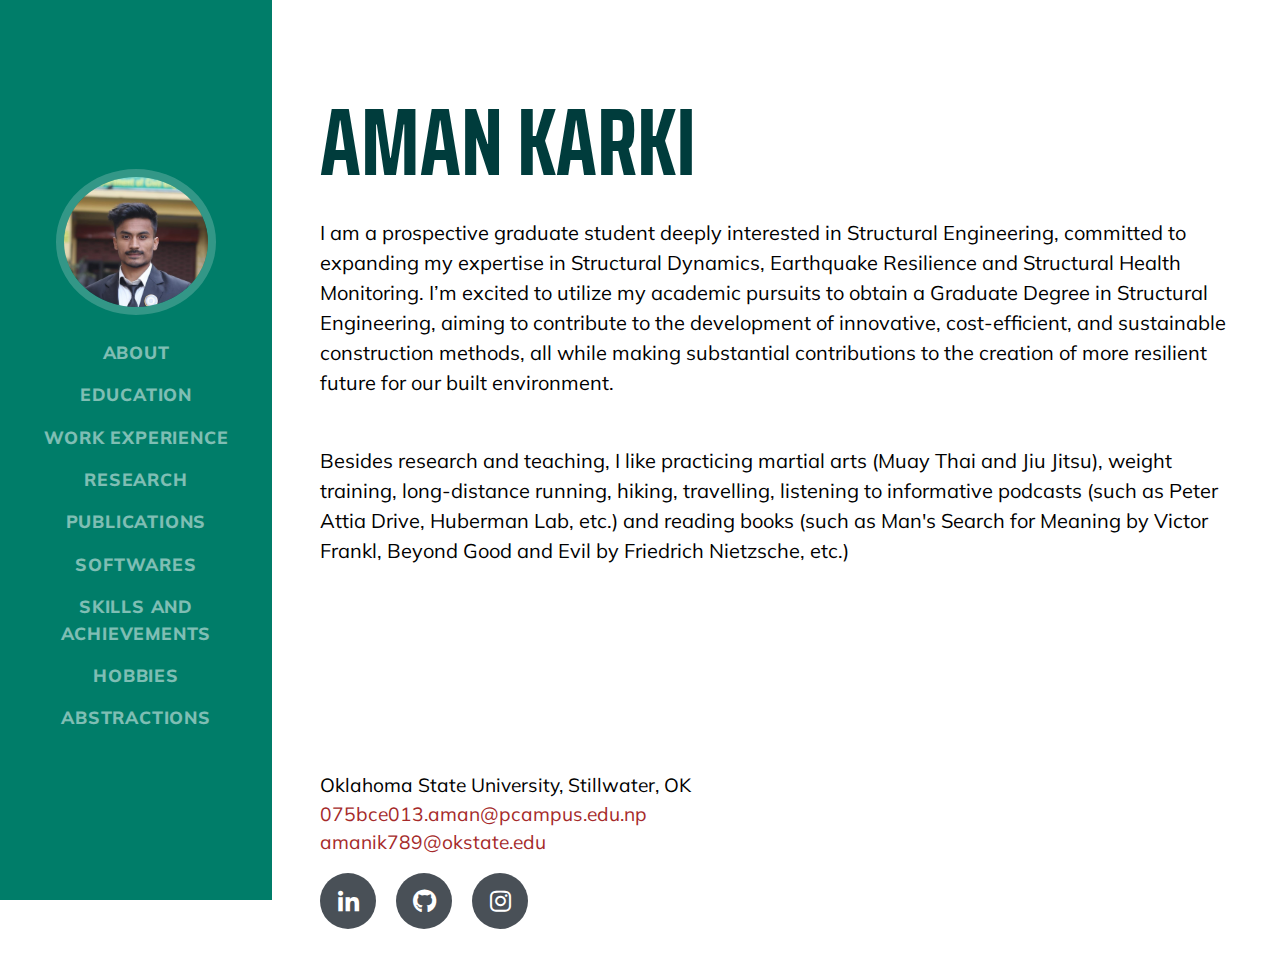
==== index.html @ bb521afc "first commit" ====
<!DOCTYPE html>
<html lang="en">

  <head>

    <meta charset="utf-8">
    <meta name="viewport" content="width=device-width, initial-scale=1, shrink-to-fit=no">
    <meta name="description" content="">
    <meta name="author" content="">
    <meta name="google-site-verification" content="qYkww6K6EgSv0oRNhqENxJdZi4F0WO3XbkDA2f1mKbs" />
    <meta name="msvalidate.01" content="118DB016FBBF4988F9DE6051EF63D8EC" />
    
    <title>Aman Karki</title>
    <link rel="shortcut icon" type="image/png" href="img/amanjpg6777.jpg">
    <!-- Bootstrap core CSS -->
    <link href="vendor/bootstrap/css/bootstrap.min.css" rel="stylesheet">
    <!-- Custom fonts for this template -->
    <link href="https://fonts.googleapis.com/css?family=Saira+Extra+Condensed:500,700" rel="stylesheet">
    <link href="https://fonts.googleapis.com/css?family=Muli:400,400i,800,800i" rel="stylesheet">
    <link href="vendor/fontawesome-free/css/all.min.css" rel="stylesheet">

    <!-- Custom styles for this template -->
    <link href="css/resume.min.css" rel="stylesheet">

  </head>

  <body id="page-top" style="background-color:#FFFFFF;">

    <nav class="navbar navbar-expand-lg navbar-dark bg-primary top" id="sideNav">
      <a class="navbar-brand js-scroll-trigger" href="#page-top">
        <span class="d-block d-lg-none">AMAN KARKI</span>
        <span class="d-none d-lg-block">
          <img class="img-fluid img-profile rounded-circle mx-auto mb-2" src="img/amanjpg6777.jpg" alt="" style="width:300px">
        </span>
      </a>
      <button class="navbar-toggler" type="button" data-toggle="collapse" data-target="#navbarSupportedContent" aria-controls="navbarSupportedContent" aria-expanded="false" aria-label="Toggle navigation">
        <span class="navbar-toggler-icon"></span>
      </button>
      <div class="collapse navbar-collapse" id="navbarSupportedContent">
        <ul class="navbar-nav">
          <li class="nav-item">
            <a class="nav-link js-scroll-trigger" href="index.html">About</a>
          </li>
          <li class="nav-item">
            <a class="nav-link js-scroll-trigger" href="layouts/education.html">Education</a>
          </li>
          <!--
          <li class="nav-item">
            <a class="nav-link js-scroll-trigger" href="layouts/othercourses.html">Other Courses</a>
          </li>
          -->
          <li class="nav-item">
            <a class="nav-link js-scroll-trigger" href="layouts/workexperience.html">Work Experience</a>
          </li>
          <li class="nav-item">
            <a class="nav-link js-scroll-trigger" href="layouts/research.html">Research</a>
          </li>
          <li class="nav-item">
            <a class="nav-link js-scroll-trigger" href="layouts/publications.html">Publications</a>
          </li>
          <li class="nav-item">
            <a class="nav-link js-scroll-trigger" href="layouts/codeandsoft.html">Softwares</a>
          </li>
          
          <li class="nav-item">
            <a class="nav-link js-scroll-trigger" href="layouts/skills.html">Skills and Achievements</a>
          </li>
          
          <!-- <li class="nav-item">
            <a class="nav-link js-scroll-trigger" href="layouts/communityservice.html">Community Service</a>
          </li> -->
          <li class="nav-item">
            <a class="nav-link js-scroll-trigger" href="layouts/hobbies.html">Hobbies</a>
          </li>
          <li class="nav-item">
            <a class="nav-link js-scroll-trigger" href="layouts/abstractions.html">Abstractions</a>
          </li>
        </ul>
      </div>
    </nav>

    <div class="container-fluid p-0">
      <section class="resume-section p-3 p-lg-5 d-flex d-column" id="about">
        <div class="about">
          <h1 class="mb-0">AMAN
            <span class="my-auto">KARKI</span>
          </h1>
          
          <p class="important mb-5"> I am a prospective graduate student deeply interested in Structural Engineering, committed to expanding my expertise in Structural Dynamics, Earthquake Resilience and Structural Health Monitoring. I’m excited to utilize my academic pursuits to obtain a Graduate Degree in Structural Engineering, aiming to contribute to the development of innovative, cost-efficient, and sustainable construction methods, all while making substantial contributions to the creation of more resilient future for our built environment. </p>
          
          <p class="important mb-5">Besides research and teaching, I like practicing martial arts (Muay Thai and Jiu Jitsu), weight training, long-distance running, hiking, travelling, listening to informative podcasts (such as Peter Attia Drive, Huberman Lab, etc.) and reading books (such as Man's Search for Meaning by Victor Frankl, Beyond Good and Evil by Friedrich Nietzsche, etc.) </p>
          


          <div style="position:relative; overflow: auto;padding-top: 8rem"> 
            <p style="font-size:120%";><br>Oklahoma State University, Stillwater, OK<br>
            <a href="mailto:name@email.com" style="color:brown">075bce013.aman@pcampus.edu.np</a><br>
            <a href="mailto:name@email.com" style="color:brown">amanik789@okstate.edu</a>
            <br>
            
          <div class="social-icons">
            <a href="https://www.linkedin.com/in/aman-karki-b572a3266/" target="_blank">
              <i class="fab fa-linkedin-in"></i>
            </a>
            <a href="https://github.com/amanik789" target="_blank">
              <i class="fab fa-github"></i>
            </a>
            <a href="https://www.instagram.com/aman__karki/" target="_blank">
              <i class="fab fa-instagram"></i>
            </a>
          </p>
          </div>
        </div>
      </div>
      </section>

    <!-- Bootstrap core JavaScript -->
    <script src="vendor/jquery/jquery.min.js"></script>
    <script src="vendor/bootstrap/js/bootstrap.bundle.min.js"></script>

    <!-- Plugin JavaScript -->
    <script src="vendor/jquery-easing/jquery.easing.min.js"></script>

    <!-- Custom scripts for this template -->
    <script src="js/resume.min.js"></script>

  </body>

</html>
---- vendor/fontawesome-free/css/all.min.css ----
/*!
 * Font Awesome Free 5.3.1 by @fontawesome - https://fontawesome.com
 * License - https://fontawesome.com/license/free (Icons: CC BY 4.0, Fonts: SIL OFL 1.1, Code: MIT License)
 */
.fa,.fab,.fal,.far,.fas{-moz-osx-font-smoothing:grayscale;-webkit-font-smoothing:antialiased;display:inline-block;font-style:normal;font-variant:normal;text-rendering:auto;line-height:1}.fa-lg{font-size:1.33333em;line-height:.75em;vertical-align:-.0667em}.fa-xs{font-size:.75em}.fa-sm{font-size:.875em}.fa-1x{font-size:1em}.fa-2x{font-size:2em}.fa-3x{font-size:3em}.fa-4x{font-size:4em}.fa-5x{font-size:5em}.fa-6x{font-size:6em}.fa-7x{font-size:7em}.fa-8x{font-size:8em}.fa-9x{font-size:9em}.fa-10x{font-size:10em}.fa-fw{text-align:center;width:1.25em}.fa-ul{list-style-type:none;margin-left:2.5em;padding-left:0}.fa-ul>li{position:relative}.fa-li{left:-2em;position:absolute;text-align:center;width:2em;line-height:inherit}.fa-border{border:.08em solid #eee;border-radius:.1em;padding:.2em .25em .15em}.fa-pull-left{float:left}.fa-pull-right{float:right}.fa.fa-pull-left,.fab.fa-pull-left,.fal.fa-pull-left,.far.fa-pull-left,.fas.fa-pull-left{margin-right:.3em}.fa.fa-pull-right,.fab.fa-pull-right,.fal.fa-pull-right,.far.fa-pull-right,.fas.fa-pull-right{margin-left:.3em}.fa-spin{animation:fa-spin 2s infinite linear}.fa-pulse{animation:fa-spin 1s infinite steps(8)}@keyframes fa-spin{0%{transform:rotate(0deg)}to{transform:rotate(1turn)}}.fa-rotate-90{-ms-filter:"progid:DXImageTransform.Microsoft.BasicImage(rotation=1)";transform:rotate(90deg)}.fa-rotate-180{-ms-filter:"progid:DXImageTransform.Microsoft.BasicImage(rotation=2)";transform:rotate(180deg)}.fa-rotate-270{-ms-filter:"progid:DXImageTransform.Microsoft.BasicImage(rotation=3)";transform:rotate(270deg)}.fa-flip-horizontal{-ms-filter:"progid:DXImageTransform.Microsoft.BasicImage(rotation=0, mirror=1)";transform:scaleX(-1)}.fa-flip-vertical{transform:scaleY(-1)}.fa-flip-horizontal.fa-flip-vertical,.fa-flip-vertical{-ms-filter:"progid:DXImageTransform.Microsoft.BasicImage(rotation=2, mirror=1)"}.fa-flip-horizontal.fa-flip-vertical{transform:scale(-1)}:root .fa-flip-horizontal,:root .fa-flip-vertical,:root .fa-rotate-90,:root .fa-rotate-180,:root .fa-rotate-270{-webkit-filter:none;filter:none}.fa-stack{display:inline-block;height:2em;line-height:2em;position:relative;vertical-align:middle;width:2em}.fa-stack-1x,.fa-stack-2x{left:0;position:absolute;text-align:center;width:100%}.fa-stack-1x{line-height:inherit}.fa-stack-2x{font-size:2em}.fa-inverse{color:#fff}.fa-500px:before{content:"\f26e"}.fa-accessible-icon:before{content:"\f368"}.fa-accusoft:before{content:"\f369"}.fa-ad:before{content:"\f641"}.fa-address-book:before{content:"\f2b9"}.fa-address-card:before{content:"\f2bb"}.fa-adjust:before{content:"\f042"}.fa-adn:before{content:"\f170"}.fa-adversal:before{content:"\f36a"}.fa-affiliatetheme:before{content:"\f36b"}.fa-air-freshener:before{content:"\f5d0"}.fa-algolia:before{content:"\f36c"}.fa-align-center:before{content:"\f037"}.fa-align-justify:before{content:"\f039"}.fa-align-left:before{content:"\f036"}.fa-align-right:before{content:"\f038"}.fa-alipay:before{content:"\f642"}.fa-allergies:before{content:"\f461"}.fa-amazon:before{content:"\f270"}.fa-amazon-pay:before{content:"\f42c"}.fa-ambulance:before{content:"\f0f9"}.fa-american-sign-language-interpreting:before{content:"\f2a3"}.fa-amilia:before{content:"\f36d"}.fa-anchor:before{content:"\f13d"}.fa-android:before{content:"\f17b"}.fa-angellist:before{content:"\f209"}.fa-angle-double-down:before{content:"\f103"}.fa-angle-double-left:before{content:"\f100"}.fa-angle-double-right:before{content:"\f101"}.fa-angle-double-up:before{content:"\f102"}.fa-angle-down:before{content:"\f107"}.fa-angle-left:before{content:"\f104"}.fa-angle-right:before{content:"\f105"}.fa-angle-up:before{content:"\f106"}.fa-angry:before{content:"\f556"}.fa-angrycreative:before{content:"\f36e"}.fa-angular:before{content:"\f420"}.fa-ankh:before{content:"\f644"}.fa-app-store:before{content:"\f36f"}.fa-app-store-ios:before{content:"\f370"}.fa-apper:before{content:"\f371"}.fa-apple:before{content:"\f179"}.fa-apple-alt:before{content:"\f5d1"}.fa-apple-pay:before{content:"\f415"}.fa-archive:before{content:"\f187"}.fa-archway:before{content:"\f557"}.fa-arrow-alt-circle-down:before{content:"\f358"}.fa-arrow-alt-circle-left:before{content:"\f359"}.fa-arrow-alt-circle-right:before{content:"\f35a"}.fa-arrow-alt-circle-up:before{content:"\f35b"}.fa-arrow-circle-down:before{content:"\f0ab"}.fa-arrow-circle-left:before{content:"\f0a8"}.fa-arrow-circle-right:before{content:"\f0a9"}.fa-arrow-circle-up:before{content:"\f0aa"}.fa-arrow-down:before{content:"\f063"}.fa-arrow-left:before{content:"\f060"}.fa-arrow-right:before{content:"\f061"}.fa-arrow-up:before{content:"\f062"}.fa-arrows-alt:before{content:"\f0b2"}.fa-arrows-alt-h:before{content:"\f337"}.fa-arrows-alt-v:before{content:"\f338"}.fa-assistive-listening-systems:before{content:"\f2a2"}.fa-asterisk:before{content:"\f069"}.fa-asymmetrik:before{content:"\f372"}.fa-at:before{content:"\f1fa"}.fa-atlas:before{content:"\f558"}.fa-atom:before{content:"\f5d2"}.fa-audible:before{content:"\f373"}.fa-audio-description:before{content:"\f29e"}.fa-autoprefixer:before{content:"\f41c"}.fa-avianex:before{content:"\f374"}.fa-aviato:before{content:"\f421"}.fa-award:before{content:"\f559"}.fa-aws:before{content:"\f375"}.fa-backspace:before{content:"\f55a"}.fa-backward:before{content:"\f04a"}.fa-balance-scale:before{content:"\f24e"}.fa-ban:before{content:"\f05e"}.fa-band-aid:before{content:"\f462"}.fa-bandcamp:before{content:"\f2d5"}.fa-barcode:before{content:"\f02a"}.fa-bars:before{content:"\f0c9"}.fa-baseball-ball:before{content:"\f433"}.fa-basketball-ball:before{content:"\f434"}.fa-bath:before{content:"\f2cd"}.fa-battery-empty:before{content:"\f244"}.fa-battery-full:before{content:"\f240"}.fa-battery-half:before{content:"\f242"}.fa-battery-quarter:before{content:"\f243"}.fa-battery-three-quarters:before{content:"\f241"}.fa-bed:before{content:"\f236"}.fa-beer:before{content:"\f0fc"}.fa-behance:before{content:"\f1b4"}.fa-behance-square:before{content:"\f1b5"}.fa-bell:before{content:"\f0f3"}.fa-bell-slash:before{content:"\f1f6"}.fa-bezier-curve:before{content:"\f55b"}.fa-bible:before{content:"\f647"}.fa-bicycle:before{content:"\f206"}.fa-bimobject:before{content:"\f378"}.fa-binoculars:before{content:"\f1e5"}.fa-birthday-cake:before{content:"\f1fd"}.fa-bitbucket:before{content:"\f171"}.fa-bitcoin:before{content:"\f379"}.fa-bity:before{content:"\f37a"}.fa-black-tie:before{content:"\f27e"}.fa-blackberry:before{content:"\f37b"}.fa-blender:before{content:"\f517"}.fa-blind:before{content:"\f29d"}.fa-blogger:before{content:"\f37c"}.fa-blogger-b:before{content:"\f37d"}.fa-bluetooth:before{content:"\f293"}.fa-bluetooth-b:before{content:"\f294"}.fa-bold:before{content:"\f032"}.fa-bolt:before{content:"\f0e7"}.fa-bomb:before{content:"\f1e2"}.fa-bone:before{content:"\f5d7"}.fa-bong:before{content:"\f55c"}.fa-book:before{content:"\f02d"}.fa-book-open:before{content:"\f518"}.fa-book-reader:before{content:"\f5da"}.fa-bookmark:before{content:"\f02e"}.fa-bowling-ball:before{content:"\f436"}.fa-box:before{content:"\f466"}.fa-box-open:before{content:"\f49e"}.fa-boxes:before{content:"\f468"}.fa-braille:before{content:"\f2a1"}.fa-brain:before{content:"\f5dc"}.fa-briefcase:before{content:"\f0b1"}.fa-briefcase-medical:before{content:"\f469"}.fa-broadcast-tower:before{content:"\f519"}.fa-broom:before{content:"\f51a"}.fa-brush:before{content:"\f55d"}.fa-btc:before{content:"\f15a"}.fa-bug:before{content:"\f188"}.fa-building:before{content:"\f1ad"}.fa-bullhorn:before{content:"\f0a1"}.fa-bullseye:before{content:"\f140"}.fa-burn:before{content:"\f46a"}.fa-buromobelexperte:before{content:"\f37f"}.fa-bus:before{content:"\f207"}.fa-bus-alt:before{content:"\f55e"}.fa-business-time:before{content:"\f64a"}.fa-buysellads:before{content:"\f20d"}.fa-calculator:before{content:"\f1ec"}.fa-calendar:before{content:"\f133"}.fa-calendar-alt:before{content:"\f073"}.fa-calendar-check:before{content:"\f274"}.fa-calendar-minus:before{content:"\f272"}.fa-calendar-plus:before{content:"\f271"}.fa-calendar-times:before{content:"\f273"}.fa-camera:before{content:"\f030"}.fa-camera-retro:before{content:"\f083"}.fa-cannabis:before{content:"\f55f"}.fa-capsules:before{content:"\f46b"}.fa-car:before{content:"\f1b9"}.fa-car-alt:before{content:"\f5de"}.fa-car-battery:before{content:"\f5df"}.fa-car-crash:before{content:"\f5e1"}.fa-car-side:before{content:"\f5e4"}.fa-caret-down:before{content:"\f0d7"}.fa-caret-left:before{content:"\f0d9"}.fa-caret-right:before{content:"\f0da"}.fa-caret-square-down:before{content:"\f150"}.fa-caret-square-left:before{content:"\f191"}.fa-caret-square-right:before{content:"\f152"}.fa-caret-square-up:before{content:"\f151"}.fa-caret-up:before{content:"\f0d8"}.fa-cart-arrow-down:before{content:"\f218"}.fa-cart-plus:before{content:"\f217"}.fa-cc-amazon-pay:before{content:"\f42d"}.fa-cc-amex:before{content:"\f1f3"}.fa-cc-apple-pay:before{content:"\f416"}.fa-cc-diners-club:before{content:"\f24c"}.fa-cc-discover:before{content:"\f1f2"}.fa-cc-jcb:before{content:"\f24b"}.fa-cc-mastercard:before{content:"\f1f1"}.fa-cc-paypal:before{content:"\f1f4"}.fa-cc-stripe:before{content:"\f1f5"}.fa-cc-visa:before{content:"\f1f0"}.fa-centercode:before{content:"\f380"}.fa-certificate:before{content:"\f0a3"}.fa-chalkboard:before{content:"\f51b"}.fa-chalkboard-teacher:before{content:"\f51c"}.fa-charging-station:before{content:"\f5e7"}.fa-chart-area:before{content:"\f1fe"}.fa-chart-bar:before{content:"\f080"}.fa-chart-line:before{content:"\f201"}.fa-chart-pie:before{content:"\f200"}.fa-check:before{content:"\f00c"}.fa-check-circle:before{content:"\f058"}.fa-check-double:before{content:"\f560"}.fa-check-square:before{content:"\f14a"}.fa-chess:before{content:"\f439"}.fa-chess-bishop:before{content:"\f43a"}.fa-chess-board:before{content:"\f43c"}.fa-chess-king:before{content:"\f43f"}.fa-chess-knight:before{content:"\f441"}.fa-chess-pawn:before{content:"\f443"}.fa-chess-queen:before{content:"\f445"}.fa-chess-rook:before{content:"\f447"}.fa-chevron-circle-down:before{content:"\f13a"}.fa-chevron-circle-left:before{content:"\f137"}.fa-chevron-circle-right:before{content:"\f138"}.fa-chevron-circle-up:before{content:"\f139"}.fa-chevron-down:before{content:"\f078"}.fa-chevron-left:before{content:"\f053"}.fa-chevron-right:before{content:"\f054"}.fa-chevron-up:before{content:"\f077"}.fa-child:before{content:"\f1ae"}.fa-chrome:before{content:"\f268"}.fa-church:before{content:"\f51d"}.fa-circle:before{content:"\f111"}.fa-circle-notch:before{content:"\f1ce"}.fa-city:before{content:"\f64f"}.fa-clipboard:before{content:"\f328"}.fa-clipboard-check:before{content:"\f46c"}.fa-clipboard-list:before{content:"\f46d"}.fa-clock:before{content:"\f017"}.fa-clone:before{content:"\f24d"}.fa-closed-captioning:before{content:"\f20a"}.fa-cloud:before{content:"\f0c2"}.fa-cloud-download-alt:before{content:"\f381"}.fa-cloud-upload-alt:before{content:"\f382"}.fa-cloudscale:before{content:"\f383"}.fa-cloudsmith:before{content:"\f384"}.fa-cloudversify:before{content:"\f385"}.fa-cocktail:before{content:"\f561"}.fa-code:before{content:"\f121"}.fa-code-branch:before{content:"\f126"}.fa-codepen:before{content:"\f1cb"}.fa-codiepie:before{content:"\f284"}.fa-coffee:before{content:"\f0f4"}.fa-cog:before{content:"\f013"}.fa-cogs:before{content:"\f085"}.fa-coins:before{content:"\f51e"}.fa-columns:before{content:"\f0db"}.fa-comment:before{content:"\f075"}.fa-comment-alt:before{content:"\f27a"}.fa-comment-dollar:before{content:"\f651"}.fa-comment-dots:before{content:"\f4ad"}.fa-comment-slash:before{content:"\f4b3"}.fa-comments:before{content:"\f086"}.fa-comments-dollar:before{content:"\f653"}.fa-compact-disc:before{content:"\f51f"}.fa-compass:before{content:"\f14e"}.fa-compress:before{content:"\f066"}.fa-concierge-bell:before{content:"\f562"}.fa-connectdevelop:before{content:"\f20e"}.fa-contao:before{content:"\f26d"}.fa-cookie:before{content:"\f563"}.fa-cookie-bite:before{content:"\f564"}.fa-copy:before{content:"\f0c5"}.fa-copyright:before{content:"\f1f9"}.fa-couch:before{content:"\f4b8"}.fa-cpanel:before{content:"\f388"}.fa-creative-commons:before{content:"\f25e"}.fa-creative-commons-by:before{content:"\f4e7"}.fa-creative-commons-nc:before{content:"\f4e8"}.fa-creative-commons-nc-eu:before{content:"\f4e9"}.fa-creative-commons-nc-jp:before{content:"\f4ea"}.fa-creative-commons-nd:before{content:"\f4eb"}.fa-creative-commons-pd:before{content:"\f4ec"}.fa-creative-commons-pd-alt:before{content:"\f4ed"}.fa-creative-commons-remix:before{content:"\f4ee"}.fa-creative-commons-sa:before{content:"\f4ef"}.fa-creative-commons-sampling:before{content:"\f4f0"}.fa-creative-commons-sampling-plus:before{content:"\f4f1"}.fa-creative-commons-share:before{content:"\f4f2"}.fa-credit-card:before{content:"\f09d"}.fa-crop:before{content:"\f125"}.fa-crop-alt:before{content:"\f565"}.fa-cross:before{content:"\f654"}.fa-crosshairs:before{content:"\f05b"}.fa-crow:before{content:"\f520"}.fa-crown:before{content:"\f521"}.fa-css3:before{content:"\f13c"}.fa-css3-alt:before{content:"\f38b"}.fa-cube:before{content:"\f1b2"}.fa-cubes:before{content:"\f1b3"}.fa-cut:before{content:"\f0c4"}.fa-cuttlefish:before{content:"\f38c"}.fa-d-and-d:before{content:"\f38d"}.fa-dashcube:before{content:"\f210"}.fa-database:before{content:"\f1c0"}.fa-deaf:before{content:"\f2a4"}.fa-delicious:before{content:"\f1a5"}.fa-deploydog:before{content:"\f38e"}.fa-deskpro:before{content:"\f38f"}.fa-desktop:before{content:"\f108"}.fa-deviantart:before{content:"\f1bd"}.fa-dharmachakra:before{content:"\f655"}.fa-diagnoses:before{content:"\f470"}.fa-dice:before{content:"\f522"}.fa-dice-five:before{content:"\f523"}.fa-dice-four:before{content:"\f524"}.fa-dice-one:before{content:"\f525"}.fa-dice-six:before{content:"\f526"}.fa-dice-three:before{content:"\f527"}.fa-dice-two:before{content:"\f528"}.fa-digg:before{content:"\f1a6"}.fa-digital-ocean:before{content:"\f391"}.fa-digital-tachograph:before{content:"\f566"}.fa-directions:before{content:"\f5eb"}.fa-discord:before{content:"\f392"}.fa-discourse:before{content:"\f393"}.fa-divide:before{content:"\f529"}.fa-dizzy:before{content:"\f567"}.fa-dna:before{content:"\f471"}.fa-dochub:before{content:"\f394"}.fa-docker:before{content:"\f395"}.fa-dollar-sign:before{content:"\f155"}.fa-dolly:before{content:"\f472"}.fa-dolly-flatbed:before{content:"\f474"}.fa-donate:before{content:"\f4b9"}.fa-door-closed:before{content:"\f52a"}.fa-door-open:before{content:"\f52b"}.fa-dot-circle:before{content:"\f192"}.fa-dove:before{content:"\f4ba"}.fa-download:before{content:"\f019"}.fa-draft2digital:before{content:"\f396"}.fa-drafting-compass:before{content:"\f568"}.fa-draw-polygon:before{content:"\f5ee"}.fa-dribbble:before{content:"\f17d"}.fa-dribbble-square:before{content:"\f397"}.fa-dropbox:before{content:"\f16b"}.fa-drum:before{content:"\f569"}.fa-drum-steelpan:before{content:"\f56a"}.fa-drupal:before{content:"\f1a9"}.fa-dumbbell:before{content:"\f44b"}.fa-dyalog:before{content:"\f399"}.fa-earlybirds:before{content:"\f39a"}.fa-ebay:before{content:"\f4f4"}.fa-edge:before{content:"\f282"}.fa-edit:before{content:"\f044"}.fa-eject:before{content:"\f052"}.fa-elementor:before{content:"\f430"}.fa-ellipsis-h:before{content:"\f141"}.fa-ellipsis-v:before{content:"\f142"}.fa-ello:before{content:"\f5f1"}.fa-ember:before{content:"\f423"}.fa-empire:before{content:"\f1d1"}.fa-envelope:before{content:"\f0e0"}.fa-envelope-open:before{content:"\f2b6"}.fa-envelope-open-text:before{content:"\f658"}.fa-envelope-square:before{content:"\f199"}.fa-envira:before{content:"\f299"}.fa-equals:before{content:"\f52c"}.fa-eraser:before{content:"\f12d"}.fa-erlang:before{content:"\f39d"}.fa-ethereum:before{content:"\f42e"}.fa-etsy:before{content:"\f2d7"}.fa-euro-sign:before{content:"\f153"}.fa-exchange-alt:before{content:"\f362"}.fa-exclamation:before{content:"\f12a"}.fa-exclamation-circle:before{content:"\f06a"}.fa-exclamation-triangle:before{content:"\f071"}.fa-expand:before{content:"\f065"}.fa-expand-arrows-alt:before{content:"\f31e"}.fa-expeditedssl:before{content:"\f23e"}.fa-external-link-alt:before{content:"\f35d"}.fa-external-link-square-alt:before{content:"\f360"}.fa-eye:before{content:"\f06e"}.fa-eye-dropper:before{content:"\f1fb"}.fa-eye-slash:before{content:"\f070"}.fa-facebook:before{content:"\f09a"}.fa-facebook-f:before{content:"\f39e"}.fa-facebook-messenger:before{content:"\f39f"}.fa-facebook-square:before{content:"\f082"}.fa-fast-backward:before{content:"\f049"}.fa-fast-forward:before{content:"\f050"}.fa-fax:before{content:"\f1ac"}.fa-feather:before{content:"\f52d"}.fa-feather-alt:before{content:"\f56b"}.fa-female:before{content:"\f182"}.fa-fighter-jet:before{content:"\f0fb"}.fa-file:before{content:"\f15b"}.fa-file-alt:before{content:"\f15c"}.fa-file-archive:before{content:"\f1c6"}.fa-file-audio:before{content:"\f1c7"}.fa-file-code:before{content:"\f1c9"}.fa-file-contract:before{content:"\f56c"}.fa-file-download:before{content:"\f56d"}.fa-file-excel:before{content:"\f1c3"}.fa-file-export:before{content:"\f56e"}.fa-file-image:before{content:"\f1c5"}.fa-file-import:before{content:"\f56f"}.fa-file-invoice:before{content:"\f570"}.fa-file-invoice-dollar:before{content:"\f571"}.fa-file-medical:before{content:"\f477"}.fa-file-medical-alt:before{content:"\f478"}.fa-file-pdf:before{content:"\f1c1"}.fa-file-powerpoint:before{content:"\f1c4"}.fa-file-prescription:before{content:"\f572"}.fa-file-signature:before{content:"\f573"}.fa-file-upload:before{content:"\f574"}.fa-file-video:before{content:"\f1c8"}.fa-file-word:before{content:"\f1c2"}.fa-fill:before{content:"\f575"}.fa-fill-drip:before{content:"\f576"}.fa-film:before{content:"\f008"}.fa-filter:before{content:"\f0b0"}.fa-fingerprint:before{content:"\f577"}.fa-fire:before{content:"\f06d"}.fa-fire-extinguisher:before{content:"\f134"}.fa-firefox:before{content:"\f269"}.fa-first-aid:before{content:"\f479"}.fa-first-order:before{content:"\f2b0"}.fa-first-order-alt:before{content:"\f50a"}.fa-firstdraft:before{content:"\f3a1"}.fa-fish:before{content:"\f578"}.fa-flag:before{content:"\f024"}.fa-flag-checkered:before{content:"\f11e"}.fa-flask:before{content:"\f0c3"}.fa-flickr:before{content:"\f16e"}.fa-flipboard:before{content:"\f44d"}.fa-flushed:before{content:"\f579"}.fa-fly:before{content:"\f417"}.fa-folder:before{content:"\f07b"}.fa-folder-minus:before{content:"\f65d"}.fa-folder-open:before{content:"\f07c"}.fa-folder-plus:before{content:"\f65e"}.fa-font:before{content:"\f031"}.fa-font-awesome:before{content:"\f2b4"}.fa-font-awesome-alt:before{content:"\f35c"}.fa-font-awesome-flag:before{content:"\f425"}.fa-font-awesome-logo-full:before{content:"\f4e6"}.fa-fonticons:before{content:"\f280"}.fa-fonticons-fi:before{content:"\f3a2"}.fa-football-ball:before{content:"\f44e"}.fa-fort-awesome:before{content:"\f286"}.fa-fort-awesome-alt:before{content:"\f3a3"}.fa-forumbee:before{content:"\f211"}.fa-forward:before{content:"\f04e"}.fa-foursquare:before{content:"\f180"}.fa-free-code-camp:before{content:"\f2c5"}.fa-freebsd:before{content:"\f3a4"}.fa-frog:before{content:"\f52e"}.fa-frown:before{content:"\f119"}.fa-frown-open:before{content:"\f57a"}.fa-fulcrum:before{content:"\f50b"}.fa-funnel-dollar:before{content:"\f662"}.fa-futbol:before{content:"\f1e3"}.fa-galactic-republic:before{content:"\f50c"}.fa-galactic-senate:before{content:"\f50d"}.fa-gamepad:before{content:"\f11b"}.fa-gas-pump:before{content:"\f52f"}.fa-gavel:before{content:"\f0e3"}.fa-gem:before{content:"\f3a5"}.fa-genderless:before{content:"\f22d"}.fa-get-pocket:before{content:"\f265"}.fa-gg:before{content:"\f260"}.fa-gg-circle:before{content:"\f261"}.fa-gift:before{content:"\f06b"}.fa-git:before{content:"\f1d3"}.fa-git-square:before{content:"\f1d2"}.fa-github:before{content:"\f09b"}.fa-github-alt:before{content:"\f113"}.fa-github-square:before{content:"\f092"}.fa-gitkraken:before{content:"\f3a6"}.fa-gitlab:before{content:"\f296"}.fa-gitter:before{content:"\f426"}.fa-glass-martini:before{content:"\f000"}.fa-glass-martini-alt:before{content:"\f57b"}.fa-glasses:before{content:"\f530"}.fa-glide:before{content:"\f2a5"}.fa-glide-g:before{content:"\f2a6"}.fa-globe:before{content:"\f0ac"}.fa-globe-africa:before{content:"\f57c"}.fa-globe-americas:before{content:"\f57d"}.fa-globe-asia:before{content:"\f57e"}.fa-gofore:before{content:"\f3a7"}.fa-golf-ball:before{content:"\f450"}.fa-goodreads:before{content:"\f3a8"}.fa-goodreads-g:before{content:"\f3a9"}.fa-google:before{content:"\f1a0"}.fa-google-drive:before{content:"\f3aa"}.fa-google-play:before{content:"\f3ab"}.fa-google-plus:before{content:"\f2b3"}.fa-google-plus-g:before{content:"\f0d5"}.fa-google-plus-square:before{content:"\f0d4"}.fa-google-wallet:before{content:"\f1ee"}.fa-gopuram:before{content:"\f664"}.fa-graduation-cap:before{content:"\f19d"}.fa-gratipay:before{content:"\f184"}.fa-grav:before{content:"\f2d6"}.fa-greater-than:before{content:"\f531"}.fa-greater-than-equal:before{content:"\f532"}.fa-grimace:before{content:"\f57f"}.fa-grin:before{content:"\f580"}.fa-grin-alt:before{content:"\f581"}.fa-grin-beam:before{content:"\f582"}.fa-grin-beam-sweat:before{content:"\f583"}.fa-grin-hearts:before{content:"\f584"}.fa-grin-squint:before{content:"\f585"}.fa-grin-squint-tears:before{content:"\f586"}.fa-grin-stars:before{content:"\f587"}.fa-grin-tears:before{content:"\f588"}.fa-grin-tongue:before{content:"\f589"}.fa-grin-tongue-squint:before{content:"\f58a"}.fa-grin-tongue-wink:before{content:"\f58b"}.fa-grin-wink:before{content:"\f58c"}.fa-grip-horizontal:before{content:"\f58d"}.fa-grip-vertical:before{content:"\f58e"}.fa-gripfire:before{content:"\f3ac"}.fa-grunt:before{content:"\f3ad"}.fa-gulp:before{content:"\f3ae"}.fa-h-square:before{content:"\f0fd"}.fa-hacker-news:before{content:"\f1d4"}.fa-hacker-news-square:before{content:"\f3af"}.fa-hackerrank:before{content:"\f5f7"}.fa-hamsa:before{content:"\f665"}.fa-hand-holding:before{content:"\f4bd"}.fa-hand-holding-heart:before{content:"\f4be"}.fa-hand-holding-usd:before{content:"\f4c0"}.fa-hand-lizard:before{content:"\f258"}.fa-hand-paper:before{content:"\f256"}.fa-hand-peace:before{content:"\f25b"}.fa-hand-point-down:before{content:"\f0a7"}.fa-hand-point-left:before{content:"\f0a5"}.fa-hand-point-right:before{content:"\f0a4"}.fa-hand-point-up:before{content:"\f0a6"}.fa-hand-pointer:before{content:"\f25a"}.fa-hand-rock:before{content:"\f255"}.fa-hand-scissors:before{content:"\f257"}.fa-hand-spock:before{content:"\f259"}.fa-hands:before{content:"\f4c2"}.fa-hands-helping:before{content:"\f4c4"}.fa-handshake:before{content:"\f2b5"}.fa-hashtag:before{content:"\f292"}.fa-haykal:before{content:"\f666"}.fa-hdd:before{content:"\f0a0"}.fa-heading:before{content:"\f1dc"}.fa-headphones:before{content:"\f025"}.fa-headphones-alt:before{content:"\f58f"}.fa-headset:before{content:"\f590"}.fa-heart:before{content:"\f004"}.fa-heartbeat:before{content:"\f21e"}.fa-helicopter:before{content:"\f533"}.fa-highlighter:before{content:"\f591"}.fa-hips:before{content:"\f452"}.fa-hire-a-helper:before{content:"\f3b0"}.fa-history:before{content:"\f1da"}.fa-hockey-puck:before{content:"\f453"}.fa-home:before{content:"\f015"}.fa-hooli:before{content:"\f427"}.fa-hornbill:before{content:"\f592"}.fa-hospital:before{content:"\f0f8"}.fa-hospital-alt:before{content:"\f47d"}.fa-hospital-symbol:before{content:"\f47e"}.fa-hot-tub:before{content:"\f593"}.fa-hotel:before{content:"\f594"}.fa-hotjar:before{content:"\f3b1"}.fa-hourglass:before{content:"\f254"}.fa-hourglass-end:before{content:"\f253"}.fa-hourglass-half:before{content:"\f252"}.fa-hourglass-start:before{content:"\f251"}.fa-houzz:before{content:"\f27c"}.fa-html5:before{content:"\f13b"}.fa-hubspot:before{content:"\f3b2"}.fa-i-cursor:before{content:"\f246"}.fa-id-badge:before{content:"\f2c1"}.fa-id-card:before{content:"\f2c2"}.fa-id-card-alt:before{content:"\f47f"}.fa-image:before{content:"\f03e"}.fa-images:before{content:"\f302"}.fa-imdb:before{content:"\f2d8"}.fa-inbox:before{content:"\f01c"}.fa-indent:before{content:"\f03c"}.fa-industry:before{content:"\f275"}.fa-infinity:before{content:"\f534"}.fa-info:before{content:"\f129"}.fa-info-circle:before{content:"\f05a"}.fa-instagram:before{content:"\f16d"}.fa-internet-explorer:before{content:"\f26b"}.fa-ioxhost:before{content:"\f208"}.fa-italic:before{content:"\f033"}.fa-itunes:before{content:"\f3b4"}.fa-itunes-note:before{content:"\f3b5"}.fa-java:before{content:"\f4e4"}.fa-jedi:before{content:"\f669"}.fa-jedi-order:before{content:"\f50e"}.fa-jenkins:before{content:"\f3b6"}.fa-joget:before{content:"\f3b7"}.fa-joint:before{content:"\f595"}.fa-joomla:before{content:"\f1aa"}.fa-journal-whills:before{content:"\f66a"}.fa-js:before{content:"\f3b8"}.fa-js-square:before{content:"\f3b9"}.fa-jsfiddle:before{content:"\f1cc"}.fa-kaaba:before{content:"\f66b"}.fa-kaggle:before{content:"\f5fa"}.fa-key:before{content:"\f084"}.fa-keybase:before{content:"\f4f5"}.fa-keyboard:before{content:"\f11c"}.fa-keycdn:before{content:"\f3ba"}.fa-khanda:before{content:"\f66d"}.fa-kickstarter:before{content:"\f3bb"}.fa-kickstarter-k:before{content:"\f3bc"}.fa-kiss:before{content:"\f596"}.fa-kiss-beam:before{content:"\f597"}.fa-kiss-wink-heart:before{content:"\f598"}.fa-kiwi-bird:before{content:"\f535"}.fa-korvue:before{content:"\f42f"}.fa-landmark:before{content:"\f66f"}.fa-language:before{content:"\f1ab"}.fa-laptop:before{content:"\f109"}.fa-laptop-code:before{content:"\f5fc"}.fa-laravel:before{content:"\f3bd"}.fa-lastfm:before{content:"\f202"}.fa-lastfm-square:before{content:"\f203"}.fa-laugh:before{content:"\f599"}.fa-laugh-beam:before{content:"\f59a"}.fa-laugh-squint:before{content:"\f59b"}.fa-laugh-wink:before{content:"\f59c"}.fa-layer-group:before{content:"\f5fd"}.fa-leaf:before{content:"\f06c"}.fa-leanpub:before{content:"\f212"}.fa-lemon:before{content:"\f094"}.fa-less:before{content:"\f41d"}.fa-less-than:before{content:"\f536"}.fa-less-than-equal:before{content:"\f537"}.fa-level-down-alt:before{content:"\f3be"}.fa-level-up-alt:before{content:"\f3bf"}.fa-life-ring:before{content:"\f1cd"}.fa-lightbulb:before{content:"\f0eb"}.fa-line:before{content:"\f3c0"}.fa-link:before{content:"\f0c1"}.fa-linkedin:before{content:"\f08c"}.fa-linkedin-in:before{content:"\f0e1"}.fa-linode:before{content:"\f2b8"}.fa-linux:before{content:"\f17c"}.fa-lira-sign:before{content:"\f195"}.fa-list:before{content:"\f03a"}.fa-list-alt:before{content:"\f022"}.fa-list-ol:before{content:"\f0cb"}.fa-list-ul:before{content:"\f0ca"}.fa-location-arrow:before{content:"\f124"}.fa-lock:before{content:"\f023"}.fa-lock-open:before{content:"\f3c1"}.fa-long-arrow-alt-down:before{content:"\f309"}.fa-long-arrow-alt-left:before{content:"\f30a"}.fa-long-arrow-alt-right:before{content:"\f30b"}.fa-long-arrow-alt-up:before{content:"\f30c"}.fa-low-vision:before{content:"\f2a8"}.fa-luggage-cart:before{content:"\f59d"}.fa-lyft:before{content:"\f3c3"}.fa-magento:before{content:"\f3c4"}.fa-magic:before{content:"\f0d0"}.fa-magnet:before{content:"\f076"}.fa-mail-bulk:before{content:"\f674"}.fa-mailchimp:before{content:"\f59e"}.fa-male:before{content:"\f183"}.fa-mandalorian:before{content:"\f50f"}.fa-map:before{content:"\f279"}.fa-map-marked:before{content:"\f59f"}.fa-map-marked-alt:before{content:"\f5a0"}.fa-map-marker:before{content:"\f041"}.fa-map-marker-alt:before{content:"\f3c5"}.fa-map-pin:before{content:"\f276"}.fa-map-signs:before{content:"\f277"}.fa-markdown:before{content:"\f60f"}.fa-marker:before{content:"\f5a1"}.fa-mars:before{content:"\f222"}.fa-mars-double:before{content:"\f227"}.fa-mars-stroke:before{content:"\f229"}.fa-mars-stroke-h:before{content:"\f22b"}.fa-mars-stroke-v:before{content:"\f22a"}.fa-mastodon:before{content:"\f4f6"}.fa-maxcdn:before{content:"\f136"}.fa-medal:before{content:"\f5a2"}.fa-medapps:before{content:"\f3c6"}.fa-medium:before{content:"\f23a"}.fa-medium-m:before{content:"\f3c7"}.fa-medkit:before{content:"\f0fa"}.fa-medrt:before{content:"\f3c8"}.fa-meetup:before{content:"\f2e0"}.fa-megaport:before{content:"\f5a3"}.fa-meh:before{content:"\f11a"}.fa-meh-blank:before{content:"\f5a4"}.fa-meh-rolling-eyes:before{content:"\f5a5"}.fa-memory:before{content:"\f538"}.fa-menorah:before{content:"\f676"}.fa-mercury:before{content:"\f223"}.fa-microchip:before{content:"\f2db"}.fa-microphone:before{content:"\f130"}.fa-microphone-alt:before{content:"\f3c9"}.fa-microphone-alt-slash:before{content:"\f539"}.fa-microphone-slash:before{content:"\f131"}.fa-microscope:before{content:"\f610"}.fa-microsoft:before{content:"\f3ca"}.fa-minus:before{content:"\f068"}.fa-minus-circle:before{content:"\f056"}.fa-minus-square:before{content:"\f146"}.fa-mix:before{content:"\f3cb"}.fa-mixcloud:before{content:"\f289"}.fa-mizuni:before{content:"\f3cc"}.fa-mobile:before{content:"\f10b"}.fa-mobile-alt:before{content:"\f3cd"}.fa-modx:before{content:"\f285"}.fa-monero:before{content:"\f3d0"}.fa-money-bill:before{content:"\f0d6"}.fa-money-bill-alt:before{content:"\f3d1"}.fa-money-bill-wave:before{content:"\f53a"}.fa-money-bill-wave-alt:before{content:"\f53b"}.fa-money-check:before{content:"\f53c"}.fa-money-check-alt:before{content:"\f53d"}.fa-monument:before{content:"\f5a6"}.fa-moon:before{content:"\f186"}.fa-mortar-pestle:before{content:"\f5a7"}.fa-mosque:before{content:"\f678"}.fa-motorcycle:before{content:"\f21c"}.fa-mouse-pointer:before{content:"\f245"}.fa-music:before{content:"\f001"}.fa-napster:before{content:"\f3d2"}.fa-neos:before{content:"\f612"}.fa-neuter:before{content:"\f22c"}.fa-newspaper:before{content:"\f1ea"}.fa-nimblr:before{content:"\f5a8"}.fa-nintendo-switch:before{content:"\f418"}.fa-node:before{content:"\f419"}.fa-node-js:before{content:"\f3d3"}.fa-not-equal:before{content:"\f53e"}.fa-notes-medical:before{content:"\f481"}.fa-npm:before{content:"\f3d4"}.fa-ns8:before{content:"\f3d5"}.fa-nutritionix:before{content:"\f3d6"}.fa-object-group:before{content:"\f247"}.fa-object-ungroup:before{content:"\f248"}.fa-odnoklassniki:before{content:"\f263"}.fa-odnoklassniki-square:before{content:"\f264"}.fa-oil-can:before{content:"\f613"}.fa-old-republic:before{content:"\f510"}.fa-om:before{content:"\f679"}.fa-opencart:before{content:"\f23d"}.fa-openid:before{content:"\f19b"}.fa-opera:before{content:"\f26a"}.fa-optin-monster:before{content:"\f23c"}.fa-osi:before{content:"\f41a"}.fa-outdent:before{content:"\f03b"}.fa-page4:before{content:"\f3d7"}.fa-pagelines:before{content:"\f18c"}.fa-paint-brush:before{content:"\f1fc"}.fa-paint-roller:before{content:"\f5aa"}.fa-palette:before{content:"\f53f"}.fa-palfed:before{content:"\f3d8"}.fa-pallet:before{content:"\f482"}.fa-paper-plane:before{content:"\f1d8"}.fa-paperclip:before{content:"\f0c6"}.fa-parachute-box:before{content:"\f4cd"}.fa-paragraph:before{content:"\f1dd"}.fa-parking:before{content:"\f540"}.fa-passport:before{content:"\f5ab"}.fa-pastafarianism:before{content:"\f67b"}.fa-paste:before{content:"\f0ea"}.fa-patreon:before{content:"\f3d9"}.fa-pause:before{content:"\f04c"}.fa-pause-circle:before{content:"\f28b"}.fa-paw:before{content:"\f1b0"}.fa-paypal:before{content:"\f1ed"}.fa-peace:before{content:"\f67c"}.fa-pen:before{content:"\f304"}.fa-pen-alt:before{content:"\f305"}.fa-pen-fancy:before{content:"\f5ac"}.fa-pen-nib:before{content:"\f5ad"}.fa-pen-square:before{content:"\f14b"}.fa-pencil-alt:before{content:"\f303"}.fa-pencil-ruler:before{content:"\f5ae"}.fa-people-carry:before{content:"\f4ce"}.fa-percent:before{content:"\f295"}.fa-percentage:before{content:"\f541"}.fa-periscope:before{content:"\f3da"}.fa-phabricator:before{content:"\f3db"}.fa-phoenix-framework:before{content:"\f3dc"}.fa-phoenix-squadron:before{content:"\f511"}.fa-phone:before{content:"\f095"}.fa-phone-slash:before{content:"\f3dd"}.fa-phone-square:before{content:"\f098"}.fa-phone-volume:before{content:"\f2a0"}.fa-php:before{content:"\f457"}.fa-pied-piper:before{content:"\f2ae"}.fa-pied-piper-alt:before{content:"\f1a8"}.fa-pied-piper-hat:before{content:"\f4e5"}.fa-pied-piper-pp:before{content:"\f1a7"}.fa-piggy-bank:before{content:"\f4d3"}.fa-pills:before{content:"\f484"}.fa-pinterest:before{content:"\f0d2"}.fa-pinterest-p:before{content:"\f231"}.fa-pinterest-square:before{content:"\f0d3"}.fa-place-of-worship:before{content:"\f67f"}.fa-plane:before{content:"\f072"}.fa-plane-arrival:before{content:"\f5af"}.fa-plane-departure:before{content:"\f5b0"}.fa-play:before{content:"\f04b"}.fa-play-circle:before{content:"\f144"}.fa-playstation:before{content:"\f3df"}.fa-plug:before{content:"\f1e6"}.fa-plus:before{content:"\f067"}.fa-plus-circle:before{content:"\f055"}.fa-plus-square:before{content:"\f0fe"}.fa-podcast:before{content:"\f2ce"}.fa-poll:before{content:"\f681"}.fa-poll-h:before{content:"\f682"}.fa-poo:before{content:"\f2fe"}.fa-poop:before{content:"\f619"}.fa-portrait:before{content:"\f3e0"}.fa-pound-sign:before{content:"\f154"}.fa-power-off:before{content:"\f011"}.fa-pray:before{content:"\f683"}.fa-praying-hands:before{content:"\f684"}.fa-prescription:before{content:"\f5b1"}.fa-prescription-bottle:before{content:"\f485"}.fa-prescription-bottle-alt:before{content:"\f486"}.fa-print:before{content:"\f02f"}.fa-procedures:before{content:"\f487"}.fa-product-hunt:before{content:"\f288"}.fa-project-diagram:before{content:"\f542"}.fa-pushed:before{content:"\f3e1"}.fa-puzzle-piece:before{content:"\f12e"}.fa-python:before{content:"\f3e2"}.fa-qq:before{content:"\f1d6"}.fa-qrcode:before{content:"\f029"}.fa-question:before{content:"\f128"}.fa-question-circle:before{content:"\f059"}.fa-quidditch:before{content:"\f458"}.fa-quinscape:before{content:"\f459"}.fa-quora:before{content:"\f2c4"}.fa-quote-left:before{content:"\f10d"}.fa-quote-right:before{content:"\f10e"}.fa-quran:before{content:"\f687"}.fa-r-project:before{content:"\f4f7"}.fa-random:before{content:"\f074"}.fa-ravelry:before{content:"\f2d9"}.fa-react:before{content:"\f41b"}.fa-readme:before{content:"\f4d5"}.fa-rebel:before{content:"\f1d0"}.fa-receipt:before{content:"\f543"}.fa-recycle:before{content:"\f1b8"}.fa-red-river:before{content:"\f3e3"}.fa-reddit:before{content:"\f1a1"}.fa-reddit-alien:before{content:"\f281"}.fa-reddit-square:before{content:"\f1a2"}.fa-redo:before{content:"\f01e"}.fa-redo-alt:before{content:"\f2f9"}.fa-registered:before{content:"\f25d"}.fa-rendact:before{content:"\f3e4"}.fa-renren:before{content:"\f18b"}.fa-reply:before{content:"\f3e5"}.fa-reply-all:before{content:"\f122"}.fa-replyd:before{content:"\f3e6"}.fa-researchgate:before{content:"\f4f8"}.fa-resolving:before{content:"\f3e7"}.fa-retweet:before{content:"\f079"}.fa-rev:before{content:"\f5b2"}.fa-ribbon:before{content:"\f4d6"}.fa-road:before{content:"\f018"}.fa-robot:before{content:"\f544"}.fa-rocket:before{content:"\f135"}.fa-rocketchat:before{content:"\f3e8"}.fa-rockrms:before{content:"\f3e9"}.fa-route:before{content:"\f4d7"}.fa-rss:before{content:"\f09e"}.fa-rss-square:before{content:"\f143"}.fa-ruble-sign:before{content:"\f158"}.fa-ruler:before{content:"\f545"}.fa-ruler-combined:before{content:"\f546"}.fa-ruler-horizontal:before{content:"\f547"}.fa-ruler-vertical:before{content:"\f548"}.fa-rupee-sign:before{content:"\f156"}.fa-sad-cry:before{content:"\f5b3"}.fa-sad-tear:before{content:"\f5b4"}.fa-safari:before{content:"\f267"}.fa-sass:before{content:"\f41e"}.fa-save:before{content:"\f0c7"}.fa-schlix:before{content:"\f3ea"}.fa-school:before{content:"\f549"}.fa-screwdriver:before{content:"\f54a"}.fa-scribd:before{content:"\f28a"}.fa-search:before{content:"\f002"}.fa-search-dollar:before{content:"\f688"}.fa-search-location:before{content:"\f689"}.fa-search-minus:before{content:"\f010"}.fa-search-plus:before{content:"\f00e"}.fa-searchengin:before{content:"\f3eb"}.fa-seedling:before{content:"\f4d8"}.fa-sellcast:before{content:"\f2da"}.fa-sellsy:before{content:"\f213"}.fa-server:before{content:"\f233"}.fa-servicestack:before{content:"\f3ec"}.fa-shapes:before{content:"\f61f"}.fa-share:before{content:"\f064"}.fa-share-alt:before{content:"\f1e0"}.fa-share-alt-square:before{content:"\f1e1"}.fa-share-square:before{content:"\f14d"}.fa-shekel-sign:before{content:"\f20b"}.fa-shield-alt:before{content:"\f3ed"}.fa-ship:before{content:"\f21a"}.fa-shipping-fast:before{content:"\f48b"}.fa-shirtsinbulk:before{content:"\f214"}.fa-shoe-prints:before{content:"\f54b"}.fa-shopping-bag:before{content:"\f290"}.fa-shopping-basket:before{content:"\f291"}.fa-shopping-cart:before{content:"\f07a"}.fa-shopware:before{content:"\f5b5"}.fa-shower:before{content:"\f2cc"}.fa-shuttle-van:before{content:"\f5b6"}.fa-sign:before{content:"\f4d9"}.fa-sign-in-alt:before{content:"\f2f6"}.fa-sign-language:before{content:"\f2a7"}.fa-sign-out-alt:before{content:"\f2f5"}.fa-signal:before{content:"\f012"}.fa-signature:before{content:"\f5b7"}.fa-simplybuilt:before{content:"\f215"}.fa-sistrix:before{content:"\f3ee"}.fa-sitemap:before{content:"\f0e8"}.fa-sith:before{content:"\f512"}.fa-skull:before{content:"\f54c"}.fa-skyatlas:before{content:"\f216"}.fa-skype:before{content:"\f17e"}.fa-slack:before{content:"\f198"}.fa-slack-hash:before{content:"\f3ef"}.fa-sliders-h:before{content:"\f1de"}.fa-slideshare:before{content:"\f1e7"}.fa-smile:before{content:"\f118"}.fa-smile-beam:before{content:"\f5b8"}.fa-smile-wink:before{content:"\f4da"}.fa-smoking:before{content:"\f48d"}.fa-smoking-ban:before{content:"\f54d"}.fa-snapchat:before{content:"\f2ab"}.fa-snapchat-ghost:before{content:"\f2ac"}.fa-snapchat-square:before{content:"\f2ad"}.fa-snowflake:before{content:"\f2dc"}.fa-socks:before{content:"\f696"}.fa-solar-panel:before{content:"\f5ba"}.fa-sort:before{content:"\f0dc"}.fa-sort-alpha-down:before{content:"\f15d"}.fa-sort-alpha-up:before{content:"\f15e"}.fa-sort-amount-down:before{content:"\f160"}.fa-sort-amount-up:before{content:"\f161"}.fa-sort-down:before{content:"\f0dd"}.fa-sort-numeric-down:before{content:"\f162"}.fa-sort-numeric-up:before{content:"\f163"}.fa-sort-up:before{content:"\f0de"}.fa-soundcloud:before{content:"\f1be"}.fa-spa:before{content:"\f5bb"}.fa-space-shuttle:before{content:"\f197"}.fa-speakap:before{content:"\f3f3"}.fa-spinner:before{content:"\f110"}.fa-splotch:before{content:"\f5bc"}.fa-spotify:before{content:"\f1bc"}.fa-spray-can:before{content:"\f5bd"}.fa-square:before{content:"\f0c8"}.fa-square-full:before{content:"\f45c"}.fa-square-root-alt:before{content:"\f698"}.fa-squarespace:before{content:"\f5be"}.fa-stack-exchange:before{content:"\f18d"}.fa-stack-overflow:before{content:"\f16c"}.fa-stamp:before{content:"\f5bf"}.fa-star:before{content:"\f005"}.fa-star-and-crescent:before{content:"\f699"}.fa-star-half:before{content:"\f089"}.fa-star-half-alt:before{content:"\f5c0"}.fa-star-of-david:before{content:"\f69a"}.fa-star-of-life:before{content:"\f621"}.fa-staylinked:before{content:"\f3f5"}.fa-steam:before{content:"\f1b6"}.fa-steam-square:before{content:"\f1b7"}.fa-steam-symbol:before{content:"\f3f6"}.fa-step-backward:before{content:"\f048"}.fa-step-forward:before{content:"\f051"}.fa-stethoscope:before{content:"\f0f1"}.fa-sticker-mule:before{content:"\f3f7"}.fa-sticky-note:before{content:"\f249"}.fa-stop:before{content:"\f04d"}.fa-stop-circle:before{content:"\f28d"}.fa-stopwatch:before{content:"\f2f2"}.fa-store:before{content:"\f54e"}.fa-store-alt:before{content:"\f54f"}.fa-strava:before{content:"\f428"}.fa-stream:before{content:"\f550"}.fa-street-view:before{content:"\f21d"}.fa-strikethrough:before{content:"\f0cc"}.fa-stripe:before{content:"\f429"}.fa-stripe-s:before{content:"\f42a"}.fa-stroopwafel:before{content:"\f551"}.fa-studiovinari:before{content:"\f3f8"}.fa-stumbleupon:before{content:"\f1a4"}.fa-stumbleupon-circle:before{content:"\f1a3"}.fa-subscript:before{content:"\f12c"}.fa-subway:before{content:"\f239"}.fa-suitcase:before{content:"\f0f2"}.fa-suitcase-rolling:before{content:"\f5c1"}.fa-sun:before{content:"\f185"}.fa-superpowers:before{content:"\f2dd"}.fa-superscript:before{content:"\f12b"}.fa-supple:before{content:"\f3f9"}.fa-surprise:before{content:"\f5c2"}.fa-swatchbook:before{content:"\f5c3"}.fa-swimmer:before{content:"\f5c4"}.fa-swimming-pool:before{content:"\f5c5"}.fa-synagogue:before{content:"\f69b"}.fa-sync:before{content:"\f021"}.fa-sync-alt:before{content:"\f2f1"}.fa-syringe:before{content:"\f48e"}.fa-table:before{content:"\f0ce"}.fa-table-tennis:before{content:"\f45d"}.fa-tablet:before{content:"\f10a"}.fa-tablet-alt:before{content:"\f3fa"}.fa-tablets:before{content:"\f490"}.fa-tachometer-alt:before{content:"\f3fd"}.fa-tag:before{content:"\f02b"}.fa-tags:before{content:"\f02c"}.fa-tape:before{content:"\f4db"}.fa-tasks:before{content:"\f0ae"}.fa-taxi:before{content:"\f1ba"}.fa-teamspeak:before{content:"\f4f9"}.fa-teeth:before{content:"\f62e"}.fa-teeth-open:before{content:"\f62f"}.fa-telegram:before{content:"\f2c6"}.fa-telegram-plane:before{content:"\f3fe"}.fa-tencent-weibo:before{content:"\f1d5"}.fa-terminal:before{content:"\f120"}.fa-text-height:before{content:"\f034"}.fa-text-width:before{content:"\f035"}.fa-th:before{content:"\f00a"}.fa-th-large:before{content:"\f009"}.fa-th-list:before{content:"\f00b"}.fa-the-red-yeti:before{content:"\f69d"}.fa-theater-masks:before{content:"\f630"}.fa-themeco:before{content:"\f5c6"}.fa-themeisle:before{content:"\f2b2"}.fa-thermometer:before{content:"\f491"}.fa-thermometer-empty:before{content:"\f2cb"}.fa-thermometer-full:before{content:"\f2c7"}.fa-thermometer-half:before{content:"\f2c9"}.fa-thermometer-quarter:before{content:"\f2ca"}.fa-thermometer-three-quarters:before{content:"\f2c8"}.fa-thumbs-down:before{content:"\f165"}.fa-thumbs-up:before{content:"\f164"}.fa-thumbtack:before{content:"\f08d"}.fa-ticket-alt:before{content:"\f3ff"}.fa-times:before{content:"\f00d"}.fa-times-circle:before{content:"\f057"}.fa-tint:before{content:"\f043"}.fa-tint-slash:before{content:"\f5c7"}.fa-tired:before{content:"\f5c8"}.fa-toggle-off:before{content:"\f204"}.fa-toggle-on:before{content:"\f205"}.fa-toolbox:before{content:"\f552"}.fa-tooth:before{content:"\f5c9"}.fa-torah:before{content:"\f6a0"}.fa-torii-gate:before{content:"\f6a1"}.fa-trade-federation:before{content:"\f513"}.fa-trademark:before{content:"\f25c"}.fa-traffic-light:before{content:"\f637"}.fa-train:before{content:"\f238"}.fa-transgender:before{content:"\f224"}.fa-transgender-alt:before{content:"\f225"}.fa-trash:before{content:"\f1f8"}.fa-trash-alt:before{content:"\f2ed"}.fa-tree:before{content:"\f1bb"}.fa-trello:before{content:"\f181"}.fa-tripadvisor:before{content:"\f262"}.fa-trophy:before{content:"\f091"}.fa-truck:before{content:"\f0d1"}.fa-truck-loading:before{content:"\f4de"}.fa-truck-monster:before{content:"\f63b"}.fa-truck-moving:before{content:"\f4df"}.fa-truck-pickup:before{content:"\f63c"}.fa-tshirt:before{content:"\f553"}.fa-tty:before{content:"\f1e4"}.fa-tumblr:before{content:"\f173"}.fa-tumblr-square:before{content:"\f174"}.fa-tv:before{content:"\f26c"}.fa-twitch:before{content:"\f1e8"}.fa-twitter:before{content:"\f099"}.fa-twitter-square:before{content:"\f081"}.fa-typo3:before{content:"\f42b"}.fa-uber:before{content:"\f402"}.fa-uikit:before{content:"\f403"}.fa-umbrella:before{content:"\f0e9"}.fa-umbrella-beach:before{content:"\f5ca"}.fa-underline:before{content:"\f0cd"}.fa-undo:before{content:"\f0e2"}.fa-undo-alt:before{content:"\f2ea"}.fa-uniregistry:before{content:"\f404"}.fa-universal-access:before{content:"\f29a"}.fa-university:before{content:"\f19c"}.fa-unlink:before{content:"\f127"}.fa-unlock:before{content:"\f09c"}.fa-unlock-alt:before{content:"\f13e"}.fa-untappd:before{content:"\f405"}.fa-upload:before{content:"\f093"}.fa-usb:before{content:"\f287"}.fa-user:before{content:"\f007"}.fa-user-alt:before{content:"\f406"}.fa-user-alt-slash:before{content:"\f4fa"}.fa-user-astronaut:before{content:"\f4fb"}.fa-user-check:before{content:"\f4fc"}.fa-user-circle:before{content:"\f2bd"}.fa-user-clock:before{content:"\f4fd"}.fa-user-cog:before{content:"\f4fe"}.fa-user-edit:before{content:"\f4ff"}.fa-user-friends:before{content:"\f500"}.fa-user-graduate:before{content:"\f501"}.fa-user-lock:before{content:"\f502"}.fa-user-md:before{content:"\f0f0"}.fa-user-minus:before{content:"\f503"}.fa-user-ninja:before{content:"\f504"}.fa-user-plus:before{content:"\f234"}.fa-user-secret:before{content:"\f21b"}.fa-user-shield:before{content:"\f505"}.fa-user-slash:before{content:"\f506"}.fa-user-tag:before{content:"\f507"}.fa-user-tie:before{content:"\f508"}.fa-user-times:before{content:"\f235"}.fa-users:before{content:"\f0c0"}.fa-users-cog:before{content:"\f509"}.fa-ussunnah:before{content:"\f407"}.fa-utensil-spoon:before{content:"\f2e5"}.fa-utensils:before{content:"\f2e7"}.fa-vaadin:before{content:"\f408"}.fa-vector-square:before{content:"\f5cb"}.fa-venus:before{content:"\f221"}.fa-venus-double:before{content:"\f226"}.fa-venus-mars:before{content:"\f228"}.fa-viacoin:before{content:"\f237"}.fa-viadeo:before{content:"\f2a9"}.fa-viadeo-square:before{content:"\f2aa"}.fa-vial:before{content:"\f492"}.fa-vials:before{content:"\f493"}.fa-viber:before{content:"\f409"}.fa-video:before{content:"\f03d"}.fa-video-slash:before{content:"\f4e2"}.fa-vihara:before{content:"\f6a7"}.fa-vimeo:before{content:"\f40a"}.fa-vimeo-square:before{content:"\f194"}.fa-vimeo-v:before{content:"\f27d"}.fa-vine:before{content:"\f1ca"}.fa-vk:before{content:"\f189"}.fa-vnv:before{content:"\f40b"}.fa-volleyball-ball:before{content:"\f45f"}.fa-volume-down:before{content:"\f027"}.fa-volume-off:before{content:"\f026"}.fa-volume-up:before{content:"\f028"}.fa-vuejs:before{content:"\f41f"}.fa-walking:before{content:"\f554"}.fa-wallet:before{content:"\f555"}.fa-warehouse:before{content:"\f494"}.fa-weebly:before{content:"\f5cc"}.fa-weibo:before{content:"\f18a"}.fa-weight:before{content:"\f496"}.fa-weight-hanging:before{content:"\f5cd"}.fa-weixin:before{content:"\f1d7"}.fa-whatsapp:before{content:"\f232"}.fa-whatsapp-square:before{content:"\f40c"}.fa-wheelchair:before{content:"\f193"}.fa-whmcs:before{content:"\f40d"}.fa-wifi:before{content:"\f1eb"}.fa-wikipedia-w:before{content:"\f266"}.fa-window-close:before{content:"\f410"}.fa-window-maximize:before{content:"\f2d0"}.fa-window-minimize:before{content:"\f2d1"}.fa-window-restore:before{content:"\f2d2"}.fa-windows:before{content:"\f17a"}.fa-wine-glass:before{content:"\f4e3"}.fa-wine-glass-alt:before{content:"\f5ce"}.fa-wix:before{content:"\f5cf"}.fa-wolf-pack-battalion:before{content:"\f514"}.fa-won-sign:before{content:"\f159"}.fa-wordpress:before{content:"\f19a"}.fa-wordpress-simple:before{content:"\f411"}.fa-wpbeginner:before{content:"\f297"}.fa-wpexplorer:before{content:"\f2de"}.fa-wpforms:before{content:"\f298"}.fa-wrench:before{content:"\f0ad"}.fa-x-ray:before{content:"\f497"}.fa-xbox:before{content:"\f412"}.fa-xing:before{content:"\f168"}.fa-xing-square:before{content:"\f169"}.fa-y-combinator:before{content:"\f23b"}.fa-yahoo:before{content:"\f19e"}.fa-yandex:before{content:"\f413"}.fa-yandex-international:before{content:"\f414"}.fa-yelp:before{content:"\f1e9"}.fa-yen-sign:before{content:"\f157"}.fa-yin-yang:before{content:"\f6ad"}.fa-yoast:before{content:"\f2b1"}.fa-youtube:before{content:"\f167"}.fa-youtube-square:before{content:"\f431"}.fa-zhihu:before{content:"\f63f"}.sr-only{border:0;clip:rect(0,0,0,0);height:1px;margin:-1px;overflow:hidden;padding:0;position:absolute;width:1px}.sr-only-focusable:active,.sr-only-focusable:focus{clip:auto;height:auto;margin:0;overflow:visible;position:static;width:auto}@font-face{font-family:"Font Awesome 5 Brands";font-style:normal;font-weight:normal;src:url(../webfonts/fa-brands-400.eot);src:url(../webfonts/fa-brands-400.eot?#iefix) format("embedded-opentype"),url(../webfonts/fa-brands-400.woff2) format("woff2"),url(../webfonts/fa-brands-400.woff) format("woff"),url(../webfonts/fa-brands-400.ttf) format("truetype"),url(../webfonts/fa-brands-400.svg#fontawesome) format("svg")}.fab{font-family:"Font Awesome 5 Brands"}@font-face{font-family:"Font Awesome 5 Free";font-style:normal;font-weight:400;src:url(../webfonts/fa-regular-400.eot);src:url(../webfonts/fa-regular-400.eot?#iefix) format("embedded-opentype"),url(../webfonts/fa-regular-400.woff2) format("woff2"),url(../webfonts/fa-regular-400.woff) format("woff"),url(../webfonts/fa-regular-400.ttf) format("truetype"),url(../webfonts/fa-regular-400.svg#fontawesome) format("svg")}.far{font-weight:400}@font-face{font-family:"Font Awesome 5 Free";font-style:normal;font-weight:900;src:url(../webfonts/fa-solid-900.eot);src:url(../webfonts/fa-solid-900.eot?#iefix) format("embedded-opentype"),url(../webfonts/fa-solid-900.woff2) format("woff2"),url(../webfonts/fa-solid-900.woff) format("woff"),url(../webfonts/fa-solid-900.ttf) format("truetype"),url(../webfonts/fa-solid-900.svg#fontawesome) format("svg")}.fa,.far,.fas{font-family:"Font Awesome 5 Free"}.fa,.fas{font-weight:900}
---- css/resume.min.css ----
body{font-family:Muli,-apple-system,BlinkMacSystemFont,'Segoe UI',Roboto,'Helvetica Neue',Arial,sans-serif,'Apple Color Emoji','Segoe UI Emoji','Segoe UI Symbol','Noto Color Emoji';padding-top:50px;color:#000000}@media (min-width:1000px){body{padding-top:50px;padding-left:17rem}}h2,h3,h4,h5,h6{font-family: 'Calibri', 'Candara', 'Segoe', 'Segoe UI', 'Optima', 'Arial', 'sans-serif';;font-weight:700;text-transform:uppercase;color:#343a40}h1{font-family: 'Saira Extra Condensed', -apple-system, BlinkMacSystemFont, 'Segoe UI', Roboto, 'Helvetica Neue', Arial, sans-serif, 'Apple Color Emoji', 'Segoe UI Emoji', 'Segoe UI Symbol', 'Noto Color Emoji';font-weight: 700;text-transform: uppercase;color: #343a40;font-size:6rem;line-height:5.5rem;padding-top: 2rem; color: #003c3c;padding-bottom: 2rem;}h2{font-size:3.5rem}h3.mb-0 { font-size:200%; color:#05246d; }h3.mb-1 { font-size:200%; color:#05246d; padding-left: 0%; }h3{font-size:1.5rem}p.lead{font-size:1.1rem;font-weight:250;}p.important{font-size:1.25rem;font-weight:400;}.subheading{text-transform:uppercase;font-weight:500;font-family:'Saira Extra Condensed',-apple-system,BlinkMacSystemFont,'Segoe UI',Roboto,'Helvetica Neue',Arial,sans-serif,'Apple Color Emoji','Segoe UI Emoji','Segoe UI Symbol','Noto Color Emoji';font-size:1.5rem}.social-icons a{display:inline-block;height:3.5rem;width:3.5rem;background-color:#495057;color:#fff!important;border-radius:100%;text-align:center;font-size:1.5rem;line-height:3.5rem;margin-right:1rem}.social-icons a:last-child{margin-right:0}.social-icons a:hover{background-color:#bd5d38}.dev-icons{font-size:3rem}.dev-icons .list-inline-item i:hover{color:#bd5d38}#sideNav .navbar-nav .nav-item .nav-link{font-weight:800;letter-spacing:.05rem;text-transform:uppercase}#sideNav .navbar-toggler:focus{outline-color:#d48a6e}@media (min-width: 992px){#sideNav{overflow-y: auto;text-align:center;position:fixed;top:0;left:0;display:-webkit-box;display:-ms-flexbox;display:flex;-webkit-box-orient:vertical;-webkit-box-direction:normal;-ms-flex-direction:column;flex-direction:column;width:17rem;height:100vh}#sideNav .navbar-brand{display:-webkit-box;display:-ms-flexbox;display:flex;margin:auto auto 0;padding:.5rem}#sideNav .navbar-brand .img-profile{max-width:10rem;max-height:10rem;border:.5rem solid rgba(255,255,255,.2)}#sideNav .navbar-collapse{display:-webkit-box;display:-ms-flexbox;display:flex;-webkit-box-align:start;-ms-flex-align:start;align-items:flex-start;-webkit-box-flex:0;-ms-flex-positive:0;flex-grow:0;width:100%;margin-bottom:auto}#sideNav .navbar-collapse .navbar-nav{-webkit-box-orient:vertical;-webkit-box-direction:normal;-ms-flex-direction:column;flex-direction:column;width:100%}#sideNav .navbar-collapse .navbar-nav .nav-item{display:block}#sideNav .navbar-collapse .navbar-nav .nav-item .nav-link{display:block}}section.resume-section{padding-top:5rem!important;padding-bottom:5rem!important;max-width:75rem}section.resume-section .resume-item .resume-date{min-width:none}@media (min-width:768px){section.resume-section{min-height:100vh}section.resume-section .resume-item .resume-date{min-width:18rem}}@media (min-width:992px){section.resume-section{padding-top:1rem!important;padding-bottom:1rem!important}}.bg-primary{background-color: #007d69!important}.text-primary{color:#bd5d38!important}a{color:#bd5d38}a:active,a:focus,a:hover{color:#824027}.image-div{display: inline-block;overflow: hidden;max-width: 320px;max-height: 240px;margin:5px;}ol,li{font-size: 1.1rem;font-weight: 250;} ol.workexp { font-size: 1.0rem; font-weight: 250; padding-left: 3%;}ol.workexp { font-size: 1.0rem; font-weight: 250; padding-left: 3%;} li span { font-weight: bold;}li div { font-weight: bold;}ul{font-size: 1.1rem;font-weight: 250;}h3.hobbies {font-size: 2rem;padding-top: 4rem;}.image-div2{display: inline-block;overflow: hidden;margin: 5px;width: 225px;height: 320px;}br.work1 {display: block; margin-top: 32px; font-size:2px; line-height: 4px;}br.work2 {display: block;margin-top:  57px; font-size:2px;line-height: 4px;}.image-div1{display: inline-block;overflow: hidden;margin: 1px;width: 480px;height: 361px;}.rating {padding-left: 2rem;content: "\2605";position: absolute;}.gallery{margin: 10px 20px;}.gallery img{ transition: 1s; padding: 15px;  height: 300px;} .gallery img:hover {filter: color(100%);transform: scale(1.1);}
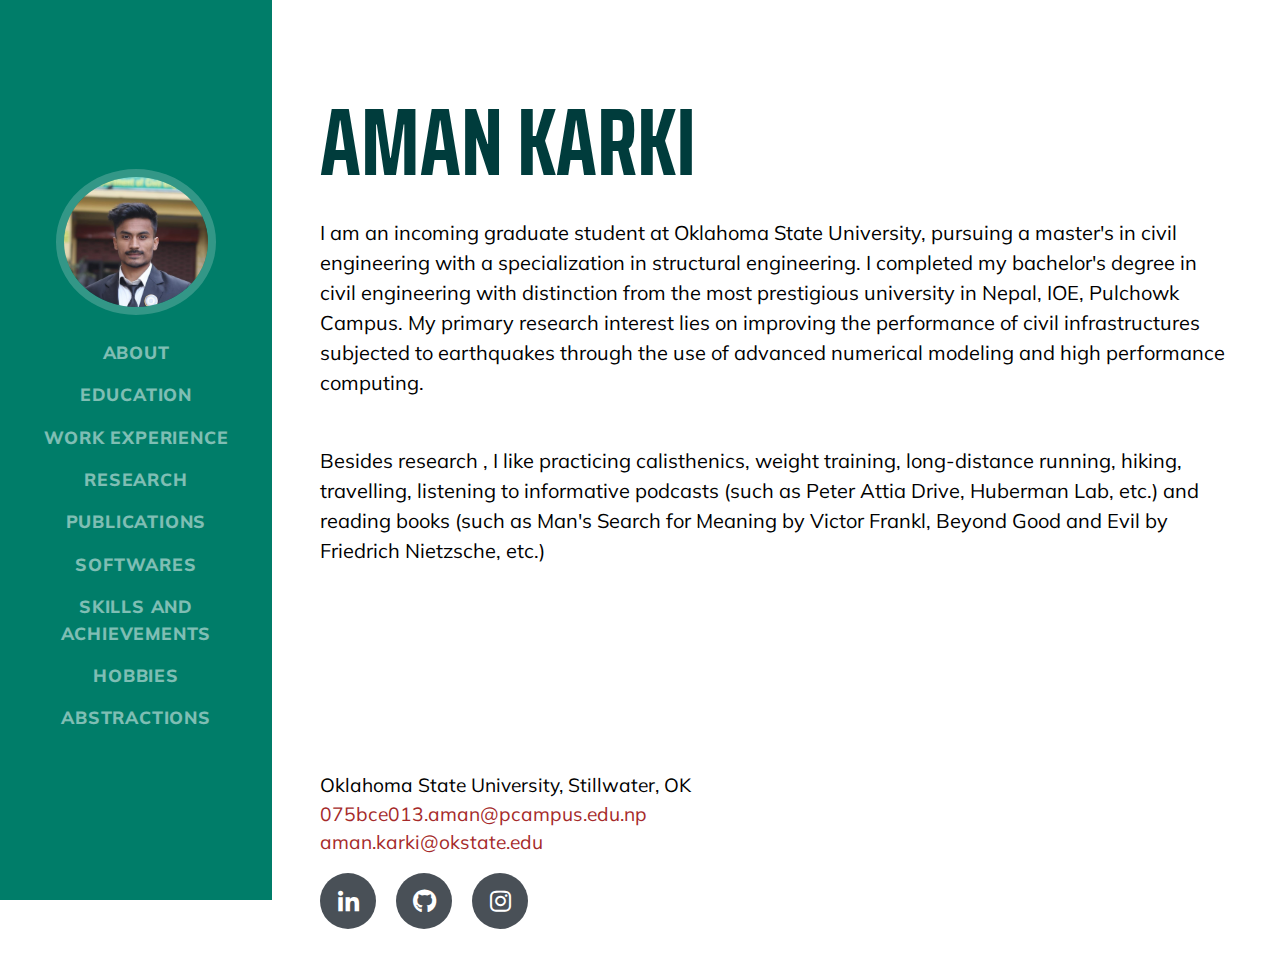
==== commit 4ecef3f2: "Update index.html" ====
--- a/index.html
+++ b/index.html
@@ -86,16 +86,16 @@
             <span class="my-auto">KARKI</span>
           </h1>
           
-          <p class="important mb-5"> I am a prospective graduate student deeply interested in Structural Engineering, committed to expanding my expertise in Structural Dynamics, Earthquake Resilience and Structural Health Monitoring. I’m excited to utilize my academic pursuits to obtain a Graduate Degree in Structural Engineering, aiming to contribute to the development of innovative, cost-efficient, and sustainable construction methods, all while making substantial contributions to the creation of more resilient future for our built environment. </p>
+          <p class="important mb-5"> I am an incoming graduate student at Oklahoma State University, pursuing a master's in civil engineering with a specialization in structural engineering. I completed my bachelor's degree in civil engineering with distinction from the most prestigious university in Nepal, IOE, Pulchowk Campus. My primary research interest lies on improving the performance of civil infrastructures subjected to earthquakes through the use of advanced numerical modeling and high performance computing.</p>
           
-          <p class="important mb-5">Besides research and teaching, I like practicing martial arts (Muay Thai and Jiu Jitsu), weight training, long-distance running, hiking, travelling, listening to informative podcasts (such as Peter Attia Drive, Huberman Lab, etc.) and reading books (such as Man's Search for Meaning by Victor Frankl, Beyond Good and Evil by Friedrich Nietzsche, etc.) </p>
+          <p class="important mb-5">Besides research , I like practicing calisthenics, weight training, long-distance running, hiking, travelling, listening to informative podcasts (such as Peter Attia Drive, Huberman Lab, etc.) and reading books (such as Man's Search for Meaning by Victor Frankl, Beyond Good and Evil by Friedrich Nietzsche, etc.) </p>
           
 
 
           <div style="position:relative; overflow: auto;padding-top: 8rem"> 
             <p style="font-size:120%";><br>Oklahoma State University, Stillwater, OK<br>
             <a href="mailto:name@email.com" style="color:brown">075bce013.aman@pcampus.edu.np</a><br>
-            <a href="mailto:name@email.com" style="color:brown">amanik789@okstate.edu</a>
+            <a href="mailto:name@email.com" style="color:brown">aman.karki@okstate.edu</a>
             <br>
             
           <div class="social-icons">
